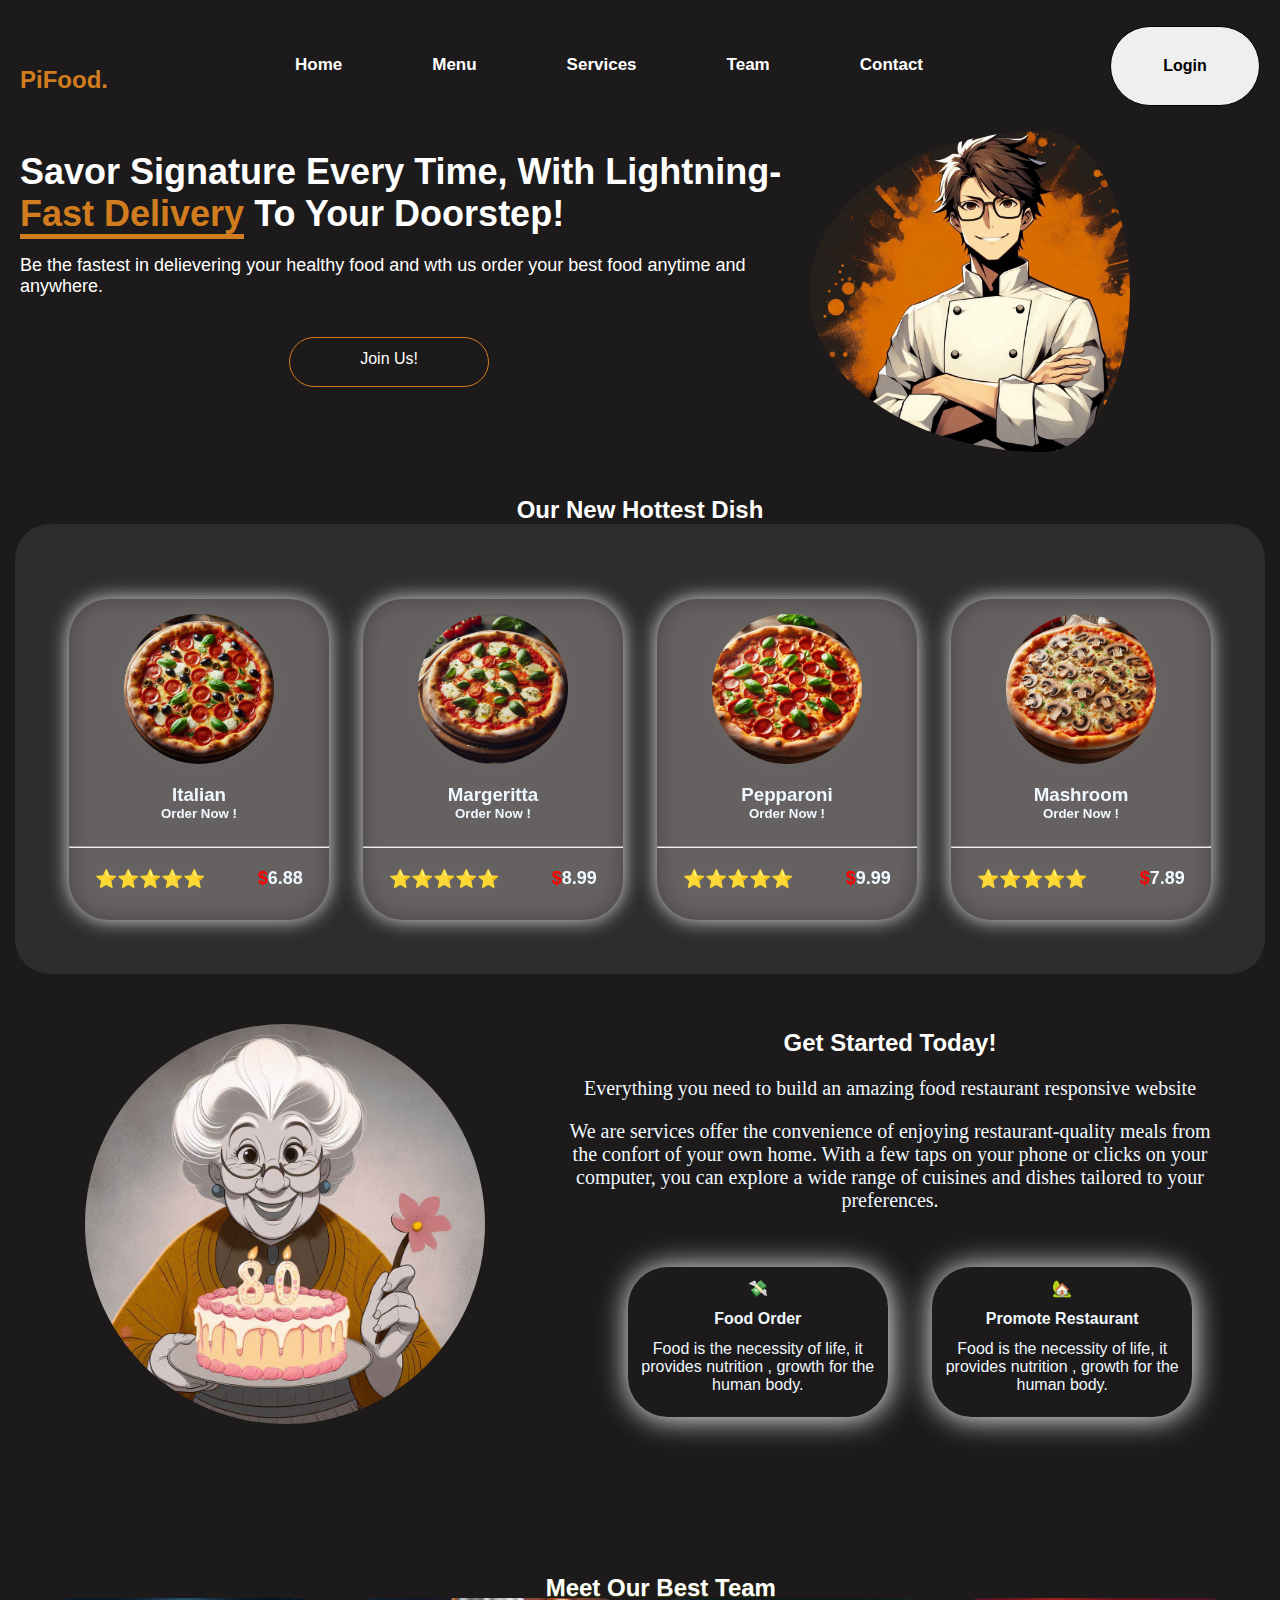
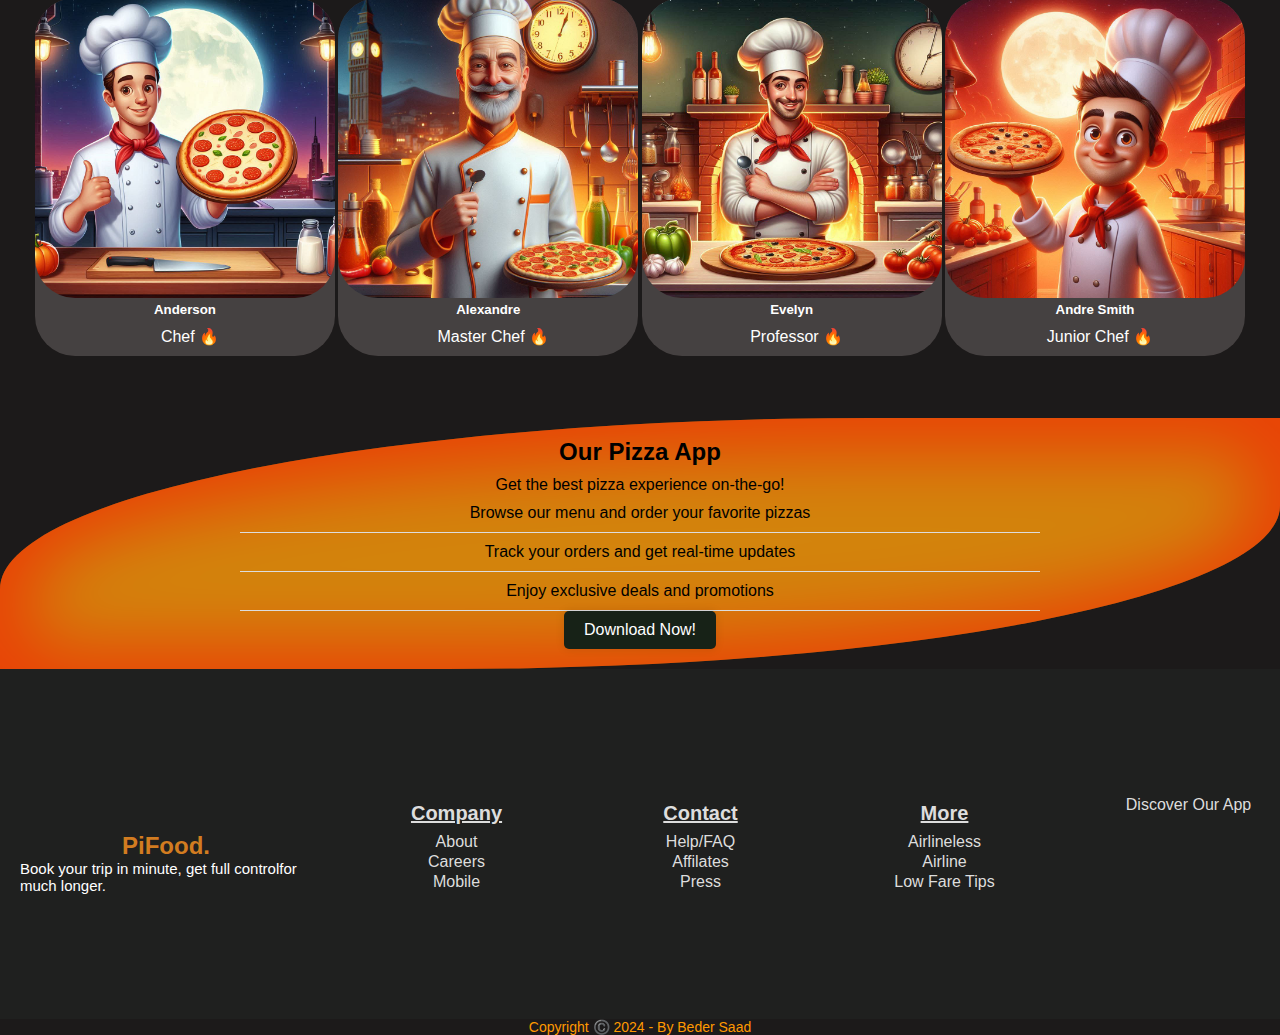
==== index.html @ 97250456 "Initial commit: Pizza Website with HTML, CSS and JS" ====
<!DOCTYPE html>
<html lang="en">
<head>
    <meta charset="UTF-8">
    <meta name="viewport" content="width=device-width, initial-scale=1.0">
    <link rel="stylesheet" href="style.css">
    <script src="script.js"></script>
    <title>Food</title>
</head>
<body>
    <header class="header">
       
            
        
            <nav class="navbar">
                <h2 id="logo">PiFood.</h2>
              <ul>
                
                   <li><a href="#home">Home</a></li>
                   <li><a href="#dish">Menu</a></li>
                   <li><a href="#services">Services</a></li>
                   <li><a href="#team">Team</a></li>
                   <li><a href="#contact">Contact</a></li>

                </ul>
                <button class="button">Login</button>
            </nav>
       
    </header>

    <main>
        <section class="home-container" id="home">
            <div class="home-content">
                <h1 id="h1">Savor Signature Every Time, With Lightning-<span id="Delivery">Fast Delivery</span> To Your Doorstep!</h1>
                <p id="p">Be the fastest in delievering your healthy food and wth us order your best food anytime and anywhere.</p>
                <div class="home-signup">
                    <a href="#">Join Us!</a>
                </div>
            </div>
            <div class="right-home-content">
                <img src="/img/chef.jpg" alt="">
                <div class="desc1">
                    <h5></h5>
                </div>
                <div class="desc2">
                    <h5></h5>
                </div>
            </div>

        </section>
        <div class="title" id="dish">
            <h2>Our New Hottest Dish</h2>
        </div>
        <section class="menu-container">
            
            <div class="menu-content">
                <img src="/img/italian.jpg" alt="">
                <div class="description">
                    <div class="inside-description">
                    <div id="name">
                        <h3>Italian</h3>
                        <h5>Order Now !</h5>
                    </div>
                    <hr>
                    <div id="rate">
                        <p>⭐⭐⭐⭐⭐</p>
                        <p><span id="dollar">$</span>6.88</p>
                    </div>
                </div>
                </div>
            </div>
            <div class="menu-content">
                <img src="/img/margeritta.jpg" alt="">
                <div class="description">
                    <div class="inside-description">
                    <div id="name">
                        <h3>Margeritta</h3>
                        <h5>Order Now !</h5>
                    </div>
                    <hr>
                    <div id="rate">
                        <p>⭐⭐⭐⭐⭐</p>
                        <p><span id="dollar">$</span>8.99</p>
                    </div>
                </div>
                </div>
            </div>
            <div class="menu-content">
                <img src="/img/pepparoni.jpg" alt="">
                    <div class="description">
                        <div class="inside-description">
                        <div id="name">
                            <h3>Pepparoni</h3>
                            <h5>Order Now !</h5>
                        </div>
                        <hr>
                        <div id="rate">
                            <p>⭐⭐⭐⭐⭐</p>
                            <p><span id="dollar">$</span>9.99</p>
                        </div>
                    </div>
                    </div>
            </div>
            <div class="menu-content">
                <img src="/img/shroom.jpg" alt="">
                <div class="description">
                    <div class="inside-description">
                    <div id="name">
                        <h3>Mashroom</h3>
                        <h5>Order Now !</h5>
                    </div>
                    <hr>
                    <div id="rate">
                        <p>⭐⭐⭐⭐⭐</p>
                        <p><span id="dollar">$</span>7.89</p>
                    </div>
                </div>
                </div>
            </div>
            
            
        </section>
        <section class="services-container" id="services">
            <div class="leftservices-content">
                <img src="/img/old lady.jpg" alt="old lady">
            </div>
            <div class="rightservices-content">
                    <h2 class="start">Get Started Today!</h2>
                    <p class="graph1">Everything you need to build an amazing food restaurant responsive website</p>
                    <p class="graph2">We are services offer the convenience of enjoying restaurant-quality meals from the confort of your own home. With a few taps on your phone or clicks on your computer, you can explore a wide range of cuisines and dishes tailored to your preferences.</p>
                <div class="description-containers">
                    <p id="icon">💸</p>
                    <h4 id="desc">Food Order</h4>
                    <p id="graph3">Food is the necessity of life, it provides nutrition , growth for the human body.</p>
                </div>
                <div class="description-containers">
                    <p id="icon">🏡</p>
                    <h4 id="desc">Promote Restaurant</h4>
                    <p id="graph3">Food is the necessity of life, it provides nutrition , growth for the human body.</p>
                </div>
            </div>
            
                
            </div>
            

        </section>
        <div class="title3" id="team">
            <h2 id="best-team">Meet Our Best Team</h2>
        </div>
        <section class="team-container">
            
            <div class="team-content">
                
                <div class="team">
                    <img src="/img/chef2.jpg" alt="">
                    <h5 id="chef-name">Anderson</h5>
                    <p id="chef-role">Chef 🔥</p>
                </div>
               
            </div>
            <div class="team-content">
                <div class="team">
                    <img src="/img/chef4.jpg" alt="">
                    <h5 id="chef-name">Alexandre</h5>
                    <p id="chef-role">Master Chef 🔥</p>
                </div>
            
            </div>
            <div class="team-content">
                <div class="team">
                    <img src="/img/chef1.jpg" alt="">
                    <h5 id="chef-name">Evelyn</h5>
                    <p id="chef-role">Professor 🔥</p>
                </div>
                
            </div>
            <div class="team-content">
                <div class="team">
                    <img src="/img/chef3.jpg" alt="">
                    <h5 id="chef-name">Andre Smith</h5>
                    <p id="chef-role">Junior Chef 🔥</p>
                </div>
            
            </div>

        </section>
        <section class="orange-section">
            <div class="content-box">
              <h2>Our Pizza App</h2>
              <p>Get the best pizza experience on-the-go!</p>
              <ul>
                <li>Browse our menu and order your favorite pizzas</li>
                <li>Track your orders and get real-time updates</li>
                <li>Enjoy exclusive deals and promotions</li>
              </ul>
              <button class="download-btn">Download Now!</button>
            </div>
          </section>
          <section class="contact-container" id="contact">
            <div class="contact-content">
                <div class="logo-stuff">
                    <h2 class="logo">PiFood.</h2>
                    <p class="graph4">Book your trip in minute, get full controlfor much longer.</p>
                </div>
                <div class="contact-items">
                    <h5 class="title4">Company</h5>
                    <p>About</p>
                    <p>Careers</p>
                    <p>Mobile</p>

                </div>
                <div class="contact-items">
                    <h5 class="title4">Contact</h5>
                    <p>Help/FAQ</p>
                    <p>Affilates</p>
                    <p>Press</p>
                </div>
                <div class="contact-items">
                    <h5 class="title4">More</h5>
                    <p>Airlineless</p>
                    <p>Airline</p>
                    <p>Low Fare Tips</p>
                </div>
                <div class="contact-items">
                        <p></p>
                        <p>Discover Our App</p>
                        
                </div>
            </div>

          </section>
    </main>
    <footer class="footer">
        <p id="copy">
            Copyright ©️ 2024 - By Beder Saad
        </p>
    </footer>
</body>

</html>
---- style.css ----
*{
    margin: 0%;
    padding: 0%;
    box-sizing: border-box;
}
body{
    background-color: rgb(28, 26, 26);
    font-family:'Lucida Sans', 'Lucida Sans Regular', 'Lucida Grande', 'Lucida Sans Unicode', Geneva, Verdana, sans-serif;
    
}
.navbar{
    
    display: flex;
    word-spacing: 2px;
    justify-content: space-between;
    padding: 40px;
    z-index: 1000;
    width: auto;

}
.header #logo{  
    display: flex;
    color: #d27c20;
    justify-content: center;
    padding-top: 28px;
    animation: bounce 2s ease-in-out infinite;
    
}
@keyframes bounce{
    0% {
        transform: translateY(0);
      }
      50% {
        transform: translateY(-10px);
      }
      100% {
        transform: translateY(0);
      }


    }

.navbar a{
    display: flex;
    color: white;
    font-weight: 700;
    text-decoration: none;
    border-bottom: 1px solid transparent;
    justify-content: space-between;
    font-size: 17px;
}
.navbar a:hover{
    
    border-bottom: 3px solid #d27c20;

    
}

.navbar ul {
    display: flex;
   
}
.navbar li{
    display: flex;
    justify-content: space-between;
    list-style: none;
    padding:35px;
    word-spacing: 4px;
}
.button{
    
    border: 1px solid black;
    color :black;
    width: 150px;
    height: 80px;
    border: 1px solid black;
    border-radius: 42px;
    font-family: Verdana, Geneva, Tahoma, sans-serif;
    font-weight: 600;
    font-size: 17px;
}
.button:hover{
    
    box-shadow: -4px -4px 40px -4px #d27c20;
}
.header h2{
    color: wheat;
}

.home-container{
    display: flex;
    justify-content: space-between;
   
}
.home-content{
    justify-content: center;
   
    padding: 140px;
}
#h1{
    color: #fff;
    font-size: 45px;
    font-weight: 800;
}
#p{
    color: #fff;
    padding-top: 35px;
    font-size: 18px;
}

.right-home-content img{
    padding-right:150px ;
    width: 800px;
    border-radius: 55%;
}
#Delivery{
    color: #d27c20;
   
    border-bottom: 5px solid #d27c20;
}

.home-content .home-signup{
    display: flex;
    border: 1px solid #d27c20;
    width: 200px;
    height: 50px;
    border-radius: 43px;
    top:30px;
    text-align: center;
    justify-content: center;
    padding-top: 12px;
    margin-top: 40px;
    margin-left: 35%;
}
.home-content .home-signup:hover{
    background-color: #d27c20;
    box-shadow: 4px 4px 14px 3px white;
    
}
.home-content .home-signup a{
    color: #fff;
    text-decoration: none;
    
}

.menu-container{

    display: flex;
    margin-top: 35px;
    margin-left: 250px;
    width : 1250px;
    height: 450px;
    background-color: rgba(50, 48, 48, 0.839);
    justify-content: space-evenly ;
    border-radius: 35px;

    
}
.menu-container .title{
    height: 4px;
    margin-top: 10px;
    margin-left: 40%;

}
.title h2{
    margin-top:40px ;
    color: #fff;
    text-align: center;
}
.menu-container .menu-content{
    display:inline-block;
    background-color: rgba(78, 73, 73, 0.839);
    width: 260px;
    margin-bottom: 34px;
    margin-top:55px;
    justify-content: center;
    text-align: center;
    border-radius: 40px;
    filter: drop-shadow(0px 0px 10px rgb(255, 255, 255)); /* infinite glow effect */
    animation: glow 2s ease-in-out infinite;

}
@keyframes glow{
    0% {
        transform: translateY(0);
      }
      50% {
        transform: translateY(-8px);
      }
}

.menu-container .menu-content img{
    
    
    border-radius: 50%;
    margin-top: 15px;
    width:150px;
    height: 150px;
}


#name{
    margin-top: 16px;
    font-weight: 800;
    margin-bottom: 25px;
    color: aliceblue;
}
#rate{
    display:flex;
    justify-content: space-around;
    margin-top: 20px;
    font-size: large;
    font-weight: bold;
    color: aliceblue;
}

#dollar{
    color: red;
    font-size: large;
    font-weight: bold;
}
.services-container{
    display: flex;
    width : 1250px;
    height: 400px;
    /* background-color: rgba(50, 48, 48, 0.839); */
    justify-content: space-evenly ;
    border-radius: 35px;
    margin-top: 100px;
    margin-left: 250px;

}

.leftservices-content img{
    width: 400px;
    border-radius: 50%;
    margin-left: 50px;
    margin-top: 30px;
}


.rightservices-content{
    display: block;
    text-align: center;
    justify-content: space-between;
    margin-top: 15px;
    margin-left: 80px;
    width: 1600px;
    /* border: 1px solid white; */
    margin-right: 30px;
    
}
.start{
    color: white;
    margin-top: 20px;
}
.graph1{
    color: aliceblue;
    font-size:  20px;
    margin-top: 20px;
    font-family: Cambria, Cochin, Georgia, Times, 'Times New Roman', serif;
}
.graph2{
    color: aliceblue;
    margin-top: 20px;
    font-size:  20px;
    
    font-family: Cambria, Cochin, Georgia, Times, 'Times New Roman', serif;
}
.description-containers{
    
    display:inline-block;
    /* background-color: rgba(78, 73, 73, 0.839); */
    width: 260px;
    margin-bottom: 34px;
    margin-top:55px;
    height: 150px;
    justify-content: space-between;
    text-align: center;
    border-radius: 40px;
    color: aliceblue;
    box-shadow: 1px 1px 30px 0px #fff;
    margin-left: 40px;

    
}


#icon{
    margin-top: 12px;
    margin-bottom: 12px;
}

#desc{
    margin-top: 12px;
    margin-bottom: 12px;
}

.team-container{
    display: flex;
    margin-top: 80px;
    margin-left: 250px;
    width : 1250px;
    height: 400px;
    
    justify-content: space-between ;
    justify-items: center;
    border-radius: 35px;
    
}
.title3 {
    height: 4px;
    width: 400px;
    margin-left: 36%;
    margin-top:100px ;
    color: #fff;
    text-align: center;
    justify-content: center;
    /
}

#best-team{
    margin-top: 200px;
     text-shadow: 0 1px 1px rgba(177, 221, 18, 0.3);  /* text shadow */
}

.team-content{
    display:inline-block;
    background-color: rgba(78, 73, 73, 0.839);
    height: fit-content;
    width: 300px;
    margin-bottom: 34px;
    justify-content: center;
    text-align: center;
    border-radius: 40px;
}


.team-content .team img{
    width: 300px;
    border-radius: 40px;
    height: fit-content;
    
}

#chef-name{
    color: #fff;
    margin-bottom: 10px;
    align-items: center;
}

#chef-role{
    color: #fff;
    margin-bottom: 10px;
    margin-left: 10px;
}

.orange-section {
    margin-top: 40px;
    background-color: #d3840d; /* orange */
    padding: 20px;
    border-top-left-radius: 68%;
    box-shadow: inset 0px 5px 70px 30px rgba(255, 0, 0, 0.5); /* inner shadow */
    border-bottom-right-radius: 65%;
  }
  
  .content-box {
    max-width: 800px;
    margin: 0 auto;
    text-align: center;
    
  }
  
  .content-box h2 {
    font-size: 24px;
    margin-bottom: 10px;
  }
  
  .content-box ul {
    list-style: none;
    padding: 0;
    margin: 0;
  }
  
  .content-box li {
    padding: 10px 20px;
    border-bottom: 1px solid #ddd;
  }
  
  .download-btn {
    background-color: #172217; /* green */
    color: #fff;
    padding: 10px 20px;
    font-size: 16px;
    cursor: pointer;
    border: none;
    border-radius: 5px;
    box-shadow: 0 0 10px rgba(0, 0, 0, 0.1);

  }
  
 
 

  .footer{
    justify-content: center;
    text-align: center;
  }
  .footer #copy{
   color: #FF9900;
   font-size: 14px;

  }

  .contact-container{
    background-color: rgba(32, 33, 32, 0.835);
    width: 100%;
    
    display: flex;
    height: 350px;
    justify-content: space-between;
    justify-items: center;
    margin-top: 100px;
    align-items: center;
    padding: 50px;
}

  .contact-content{
    display: flex;
    margin-top: 50px;
  }
  .contact-content .logo-stuff .logo{
    display: flex;
    color: #d27c20;
    justify-content: center;
    padding-top: 38px;
    animation: bounce 2s ease-in-out infinite ;

  }
  .contact-content .logo-stuff .graph4{
    color: #fff;
    font-size: 15px;
  }
  .contact-items{
    
    width: 250px;
    height: 150px;
    /* border: 1px solid white; */
    color: #ddd;
    margin-left: 45px;
    justify-content: center;
    text-align: center;
    
}
.contact-items .title4{
    margin-top: 8px;
    margin-bottom: 8px;
    text-decoration: underline;
    font-size: 20px;
}

.contact-items p{
    margin-top: 2px;
}

/* Media Queries */

/* For devices with a max width of 1200px */
@media (max-width: 1200px) {
    .navbar {
        flex-direction: column;
        align-items: center;
    }

    .navbar ul {
        flex-direction: column;
    }

    .navbar li {
        padding: 15px;
    }

    .home-container {
        flex-direction: column;
        align-items: center;
        padding: 50px;
    }

    .right-home-content img {
        width: 100%;
        padding: 0;
    }

    .menu-container,
    .services-container,
    .team-container {
        flex-direction: column;
        align-items: center;
        margin-left: 0;
        width: 90%;
        height: auto;
    }

    .menu-container .menu-content,
    .team-content {
        width: 90%;
    }
}


/* Base Styles */
body, html {
    margin: 0;
    padding: 0;
    box-sizing: border-box;
}

.navbar {
    display: flex;
    justify-content: space-between;
    align-items: center;
    padding: 20px;
}

.navbar ul {
    display: flex;
    list-style: none;
    padding: 0;
    margin: 0;
}

.navbar li {
    margin: 0 10px;
}

.button {
    display: inline-block;
    padding: 10px 20px;
    font-size: 16px;
    text-align: center;
}

.home-content, .menu-container, .services-container, .team-container, .contact-container {
    padding: 20px;
    margin: 0 auto;
}

#h1 {
    font-size: 36px;
}

#p {
    font-size: 18px;
    padding-top: 20px;
}

.right-home-content img {
    max-width: 100%;
    height: auto;
}

/* Responsive Styles */

/* For devices with a max width of 1200px */
@media (max-width: 1200px) {
    .navbar {
        padding: 15px;
    }

    .button {
        width: 120px;
        height: 50px;
        font-size: 14px;
    }

    .home-content {
        padding: 40px;
    }

    #h1 {
        font-size: 32px;
    }

    #p {
        font-size: 16px;
    }
}

/* For devices with a max width of 992px */
@media (max-width: 992px) {
    .navbar {
        padding: 10px;
    }

    .navbar ul {
        flex-direction: column;
        align-items: center;
    }

    .button {
        width: 100px;
        height: 40px;
        font-size: 12px;
    }

    .home-content {
        padding: 30px;
    }

    .right-home-content img {
        width: 90%;
    }

    .services-container {
        margin-left: 0;
    }

    .contact-container {
        flex-direction: column;
        align-items: center;
        padding: 15px;
    }

    .contact-items {
        margin-left: 0;
        margin-top: 15px;
    }
}

/* For devices with a max width of 768px */
@media (max-width: 768px) {
    .navbar {
        padding: 5px;
    }

    .navbar ul {
        padding: 0;
    }

    .button {
        width: 80px;
        height: 30px;
        font-size: 10px;
    }

    .home-content {
        padding: 20px;
    }

    #h1 {
        font-size: 28px;
    }

    #p {
        font-size: 14px;
    }

    .menu-container,
    .services-container,
    .team-container {
        margin-top: 20px;
        width: 100%;
        height: auto;
    }

    .menu-container .menu-content,
    .team-content {
        width: 95%;
    }

    .contact-container {
        padding: 10px;
    }
}

/* For devices with a max width of 576px */
@media (max-width: 576px) {
    .navbar {
        padding: 5px;
    }

    .navbar ul {
        flex-direction: column;
        align-items: center;
    }

    .navbar li {
        padding: 5px;
    }

    .button {
        width: 60px;
        height: 30px;
        font-size: 8px;
    }

    .home-content {
        padding: 10px;
    }

    #h1 {
        font-size: 24px;
    }

    #p {
        font-size: 12px;
    }

    .right-home-content img {
        width: 80%;
    }

    .menu-container,
    .services-container,
    .team-container {
        width: 100%;
    }

    .contact-container {
        padding: 5px;
    }
}

/* For devices with a max width of 466px and max height of 743px */
@media (max-width: 466px) and (max-height: 743px) {
    .navbar {
        padding: 10px;
        flex-direction: column;
        align-items: center;
    }

    .navbar ul {
        flex-direction: column;
        align-items: center;
    }

    .navbar li {
        padding: 10px;
    }

    .button {
        width: 100px;
        height: 50px;
        font-size: 14px;
    }

    .home-container {
        flex-direction: column;
        align-items: center;
        padding: 20px;
    }

    .home-content {
        padding: 20px;
        text-align: center;
    }

    #h1 {
        font-size: 30px;
    }

    #p {
        font-size: 16px;
        padding-top: 20px;
    }

    .right-home-content img {
        width: 100%;
        padding: 0;
    }

    .menu-container,
    .services-container,
    .team-container {
        flex-direction: column;
        align-items: center;
        margin-left: 0;
        width: 100%;
        height: auto;
    }

    .menu-container .menu-content,
    .team-content {
        width: 100%;
    }

    .contact-container {
        flex-direction: column;
        align-items: center;
        padding: 20px;
    }

    .contact-items {
        margin-left: 0;
        margin-top: 20px;
    }
}
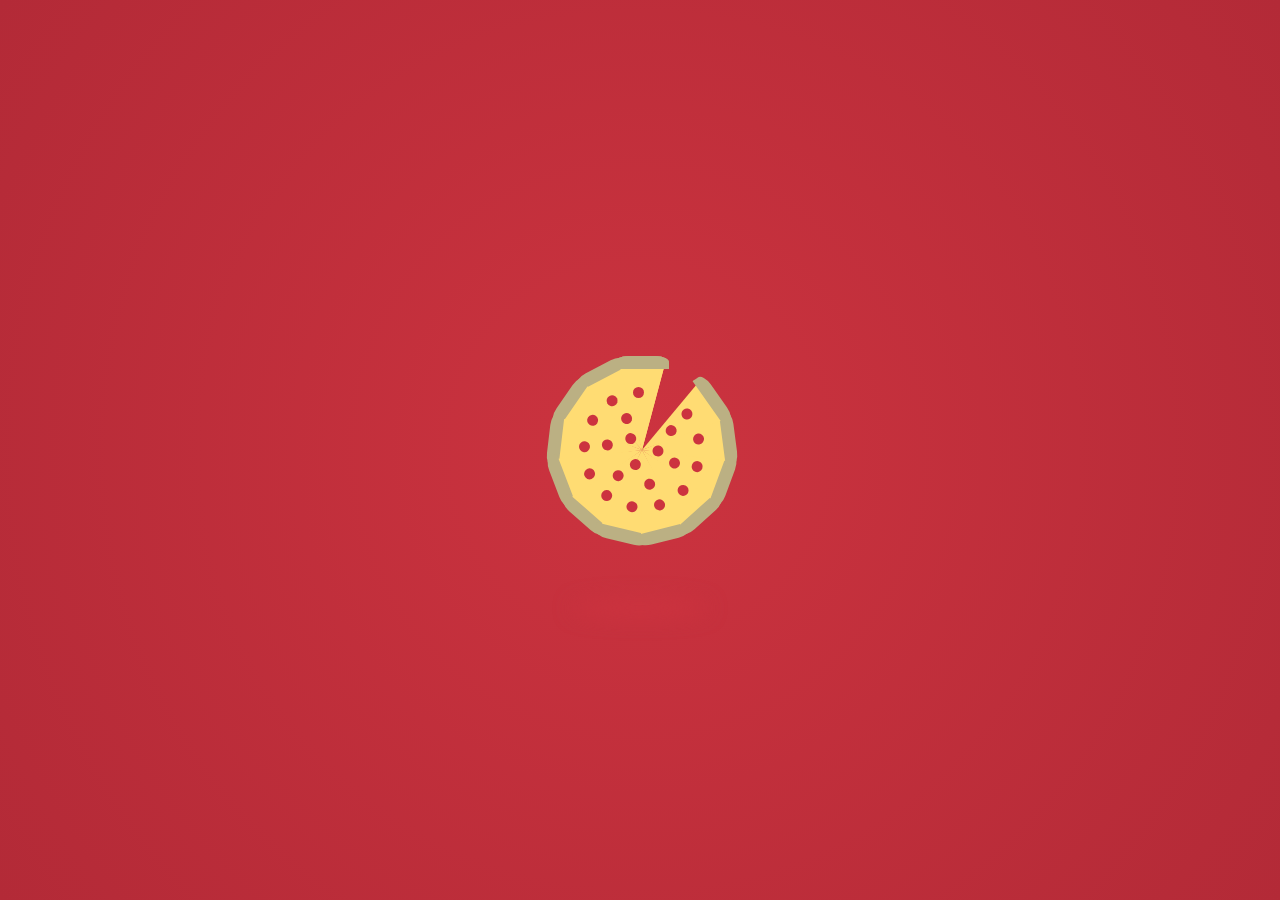
==== commit da3f4c47: "Rename loading.html to index.html" ====
--- a/index.html
+++ b/index.html
@@ -1,241 +1,169 @@
 <!DOCTYPE html>
 <html lang="en">
 <head>
-    <meta charset="UTF-8">
-    <meta name="viewport" content="width=device-width, initial-scale=1.0">
-    <link rel="stylesheet" href="style.css">
-    <script src="script.js"></script>
-    <title>Food</title>
+  <meta charset="UTF-8">
+  <meta name="viewport" content="width=device-width, initial-scale=1.0">
+  <title>Interactive Pizza</title>
+  <style>
+    /* CSS Variables */
+    :root {
+      --number: 12;
+      --cheese: #ffdc73;
+      --crust: #bbb083;
+      --roni: #cc333f;
+    }
+
+    /* Pizza Background Animation */
+    body::before {
+      content: '';
+      position: absolute;
+      top: 50%;
+      left: 50%;
+      transform: translateX(-50%) translateY(-50%);
+      width: 15vmin;
+      height: 2vmin;
+      background: #cc333f; /* You can't use 'darken' without SASS */
+      margin-top: 17.5vmin;
+      filter: blur(10px);
+      border-radius: 100%;
+    }
+
+    /* Body Styles */
+    body {
+      height: 100vh;
+      width: 100vw;
+      align-items: center;
+      display: flex;
+      justify-content: center;
+      margin: 0;
+      overflow: hidden;
+      background: radial-gradient(circle at center, var(--roni), #b32a37); /* Replaced darken with a static color */
+      background-color: #cc333f;
+    }
+
+    p {
+      position: absolute;
+      bottom: 10px;
+      right: 10px;
+      color: #fff;
+      font-size: 10px;
+    }
+
+    /* Pizza Styles */
+    .pizza {
+      height: 20vmin;
+      width: 20vmin;
+      align-items: center;
+      background: none;
+      position: relative;
+      animation: rotate 13s linear infinite;
+    }
+
+    @keyframes rotate {
+      to {
+        transform: rotate(360deg);
+      }
+    }
+
+    /* Slice Styles */
+    .slice {
+      z-index: -1;
+      overflow: visible;
+      position: absolute;
+      width: 0;
+      height: 0;
+      border-style: solid;
+      border-width: 10vmin 2.75vmin 0 2.75vmin;
+      border-color: var(--cheese) transparent transparent transparent;
+      left: 7.5vmin;
+      top: 0;
+      transform-origin: 50% 100%;
+      transform: rotate(0deg);
+      animation: loading 1.8125s ease-in-out infinite;
+    }
+
+    /* Slice Animation */
+    @keyframes loading {
+      0% { opacity: 1; }
+      49% { opacity: 1; }
+      50% { opacity: 0; }
+      99% { opacity: 0; }
+      100% { opacity: 1; }
+    }
+
+    /* Special Slice Patterns */
+    .slice:nth-of-type(2n)::after {
+      box-shadow: 0.5vmin 2.5vmin 0 var(--roni);
+    }
+
+    .slice:nth-of-type(4n)::after {
+      box-shadow: 0.5vmin 2.5vmin 0 var(--roni), 1.5vmin 5vmin 0 var(--roni);
+    }
+
+    /* Rotate each slice based on its number */
+    .slice:nth-of-type(1) { transform: rotate(0deg); }
+    .slice:nth-of-type(2) { transform: rotate(-27.75deg); animation-delay: -0.0625s; }
+    .slice:nth-of-type(3) { transform: rotate(-55.5deg); animation-delay: -0.125s; }
+    .slice:nth-of-type(4) { transform: rotate(-83.25deg); animation-delay: -0.1875s; }
+    .slice:nth-of-type(5) { transform: rotate(-111deg); animation-delay: -0.25s; }
+    .slice:nth-of-type(6) { transform: rotate(-138.75deg); animation-delay: -0.3125s; }
+    .slice:nth-of-type(7) { transform: rotate(-166.5deg); animation-delay: -0.375s; }
+    .slice:nth-of-type(8) { transform: rotate(-194.25deg); animation-delay: -0.4375s; }
+    .slice:nth-of-type(9) { transform: rotate(-222deg); animation-delay: -0.5s; }
+    .slice:nth-of-type(10) { transform: rotate(-249.75deg); animation-delay: -0.5625s; }
+    .slice:nth-of-type(11) { transform: rotate(-277.5deg); animation-delay: -0.625s; }
+    .slice:nth-of-type(12) { transform: rotate(-305.25deg); animation-delay: -0.6875s; }
+
+    /* Crust and Roni (Pepperoni) Styles */
+    .slice::before {
+      content: '';
+      position: absolute;
+      height: 1.5vmin;
+      width: 6vmin;
+      background: var(--crust);
+      top: -10.5vmin;
+      left: -3vmin;
+      border-radius: 100vmin 100vmin 0.5vmin 0.5vmin / 50vmin 50vmin;
+    }
+
+    .slice::after {
+      content: '';
+      border-radius: 100%;
+      position: absolute;
+      width: 1.25vmin;
+      height: 1.25vmin;
+      background: var(--roni);
+      left: -1vmin;
+      top: -7vmin;
+      z-index: 2;
+    }
+
+    /* Ensuring div behaves like a link */
+    a {
+      text-decoration: none;
+      display: block;
+      height: 100%;
+      width: 100%;
+    }
+  </style>
 </head>
 <body>
-    <header class="header">
-       
-            
-        
-            <nav class="navbar">
-                <h2 id="logo">PiFood.</h2>
-              <ul>
-                
-                   <li><a href="#home">Home</a></li>
-                   <li><a href="#dish">Menu</a></li>
-                   <li><a href="#services">Services</a></li>
-                   <li><a href="#team">Team</a></li>
-                   <li><a href="#contact">Contact</a></li>
 
-                </ul>
-                <button class="button">Login</button>
-            </nav>
-       
-    </header>
+  <a href="page.html" class='pizza'>
+    <div class='slice'></div>
+    <div class='slice'></div>
+    <div class='slice'></div>
+    <div class='slice'></div>
+    <div class='slice'></div>
+    <div class='slice'></div>
+    <div class='slice'></div>
+    <div class='slice'></div>
+    <div class='slice'></div>
+    <div class='slice'></div>
+    <div class='slice'></div>
+    <div class='slice'></div>
+    <div class='slice'></div>
+  </a>
 
-    <main>
-        <section class="home-container" id="home">
-            <div class="home-content">
-                <h1 id="h1">Savor Signature Every Time, With Lightning-<span id="Delivery">Fast Delivery</span> To Your Doorstep!</h1>
-                <p id="p">Be the fastest in delievering your healthy food and wth us order your best food anytime and anywhere.</p>
-                <div class="home-signup">
-                    <a href="#">Join Us!</a>
-                </div>
-            </div>
-            <div class="right-home-content">
-                <img src="/img/chef.jpg" alt="">
-                <div class="desc1">
-                    <h5></h5>
-                </div>
-                <div class="desc2">
-                    <h5></h5>
-                </div>
-            </div>
-
-        </section>
-        <div class="title" id="dish">
-            <h2>Our New Hottest Dish</h2>
-        </div>
-        <section class="menu-container">
-            
-            <div class="menu-content">
-                <img src="/img/italian.jpg" alt="">
-                <div class="description">
-                    <div class="inside-description">
-                    <div id="name">
-                        <h3>Italian</h3>
-                        <h5>Order Now !</h5>
-                    </div>
-                    <hr>
-                    <div id="rate">
-                        <p>⭐⭐⭐⭐⭐</p>
-                        <p><span id="dollar">$</span>6.88</p>
-                    </div>
-                </div>
-                </div>
-            </div>
-            <div class="menu-content">
-                <img src="/img/margeritta.jpg" alt="">
-                <div class="description">
-                    <div class="inside-description">
-                    <div id="name">
-                        <h3>Margeritta</h3>
-                        <h5>Order Now !</h5>
-                    </div>
-                    <hr>
-                    <div id="rate">
-                        <p>⭐⭐⭐⭐⭐</p>
-                        <p><span id="dollar">$</span>8.99</p>
-                    </div>
-                </div>
-                </div>
-            </div>
-            <div class="menu-content">
-                <img src="/img/pepparoni.jpg" alt="">
-                    <div class="description">
-                        <div class="inside-description">
-                        <div id="name">
-                            <h3>Pepparoni</h3>
-                            <h5>Order Now !</h5>
-                        </div>
-                        <hr>
-                        <div id="rate">
-                            <p>⭐⭐⭐⭐⭐</p>
-                            <p><span id="dollar">$</span>9.99</p>
-                        </div>
-                    </div>
-                    </div>
-            </div>
-            <div class="menu-content">
-                <img src="/img/shroom.jpg" alt="">
-                <div class="description">
-                    <div class="inside-description">
-                    <div id="name">
-                        <h3>Mashroom</h3>
-                        <h5>Order Now !</h5>
-                    </div>
-                    <hr>
-                    <div id="rate">
-                        <p>⭐⭐⭐⭐⭐</p>
-                        <p><span id="dollar">$</span>7.89</p>
-                    </div>
-                </div>
-                </div>
-            </div>
-            
-            
-        </section>
-        <section class="services-container" id="services">
-            <div class="leftservices-content">
-                <img src="/img/old lady.jpg" alt="old lady">
-            </div>
-            <div class="rightservices-content">
-                    <h2 class="start">Get Started Today!</h2>
-                    <p class="graph1">Everything you need to build an amazing food restaurant responsive website</p>
-                    <p class="graph2">We are services offer the convenience of enjoying restaurant-quality meals from the confort of your own home. With a few taps on your phone or clicks on your computer, you can explore a wide range of cuisines and dishes tailored to your preferences.</p>
-                <div class="description-containers">
-                    <p id="icon">💸</p>
-                    <h4 id="desc">Food Order</h4>
-                    <p id="graph3">Food is the necessity of life, it provides nutrition , growth for the human body.</p>
-                </div>
-                <div class="description-containers">
-                    <p id="icon">🏡</p>
-                    <h4 id="desc">Promote Restaurant</h4>
-                    <p id="graph3">Food is the necessity of life, it provides nutrition , growth for the human body.</p>
-                </div>
-            </div>
-            
-                
-            </div>
-            
-
-        </section>
-        <div class="title3" id="team">
-            <h2 id="best-team">Meet Our Best Team</h2>
-        </div>
-        <section class="team-container">
-            
-            <div class="team-content">
-                
-                <div class="team">
-                    <img src="/img/chef2.jpg" alt="">
-                    <h5 id="chef-name">Anderson</h5>
-                    <p id="chef-role">Chef 🔥</p>
-                </div>
-               
-            </div>
-            <div class="team-content">
-                <div class="team">
-                    <img src="/img/chef4.jpg" alt="">
-                    <h5 id="chef-name">Alexandre</h5>
-                    <p id="chef-role">Master Chef 🔥</p>
-                </div>
-            
-            </div>
-            <div class="team-content">
-                <div class="team">
-                    <img src="/img/chef1.jpg" alt="">
-                    <h5 id="chef-name">Evelyn</h5>
-                    <p id="chef-role">Professor 🔥</p>
-                </div>
-                
-            </div>
-            <div class="team-content">
-                <div class="team">
-                    <img src="/img/chef3.jpg" alt="">
-                    <h5 id="chef-name">Andre Smith</h5>
-                    <p id="chef-role">Junior Chef 🔥</p>
-                </div>
-            
-            </div>
-
-        </section>
-        <section class="orange-section">
-            <div class="content-box">
-              <h2>Our Pizza App</h2>
-              <p>Get the best pizza experience on-the-go!</p>
-              <ul>
-                <li>Browse our menu and order your favorite pizzas</li>
-                <li>Track your orders and get real-time updates</li>
-                <li>Enjoy exclusive deals and promotions</li>
-              </ul>
-              <button class="download-btn">Download Now!</button>
-            </div>
-          </section>
-          <section class="contact-container" id="contact">
-            <div class="contact-content">
-                <div class="logo-stuff">
-                    <h2 class="logo">PiFood.</h2>
-                    <p class="graph4">Book your trip in minute, get full controlfor much longer.</p>
-                </div>
-                <div class="contact-items">
-                    <h5 class="title4">Company</h5>
-                    <p>About</p>
-                    <p>Careers</p>
-                    <p>Mobile</p>
-
-                </div>
-                <div class="contact-items">
-                    <h5 class="title4">Contact</h5>
-                    <p>Help/FAQ</p>
-                    <p>Affilates</p>
-                    <p>Press</p>
-                </div>
-                <div class="contact-items">
-                    <h5 class="title4">More</h5>
-                    <p>Airlineless</p>
-                    <p>Airline</p>
-                    <p>Low Fare Tips</p>
-                </div>
-                <div class="contact-items">
-                        <p></p>
-                        <p>Discover Our App</p>
-                        
-                </div>
-            </div>
-
-          </section>
-    </main>
-    <footer class="footer">
-        <p id="copy">
-            Copyright ©️ 2024 - By Beder Saad
-        </p>
-    </footer>
 </body>
-
-</html>+</html>
